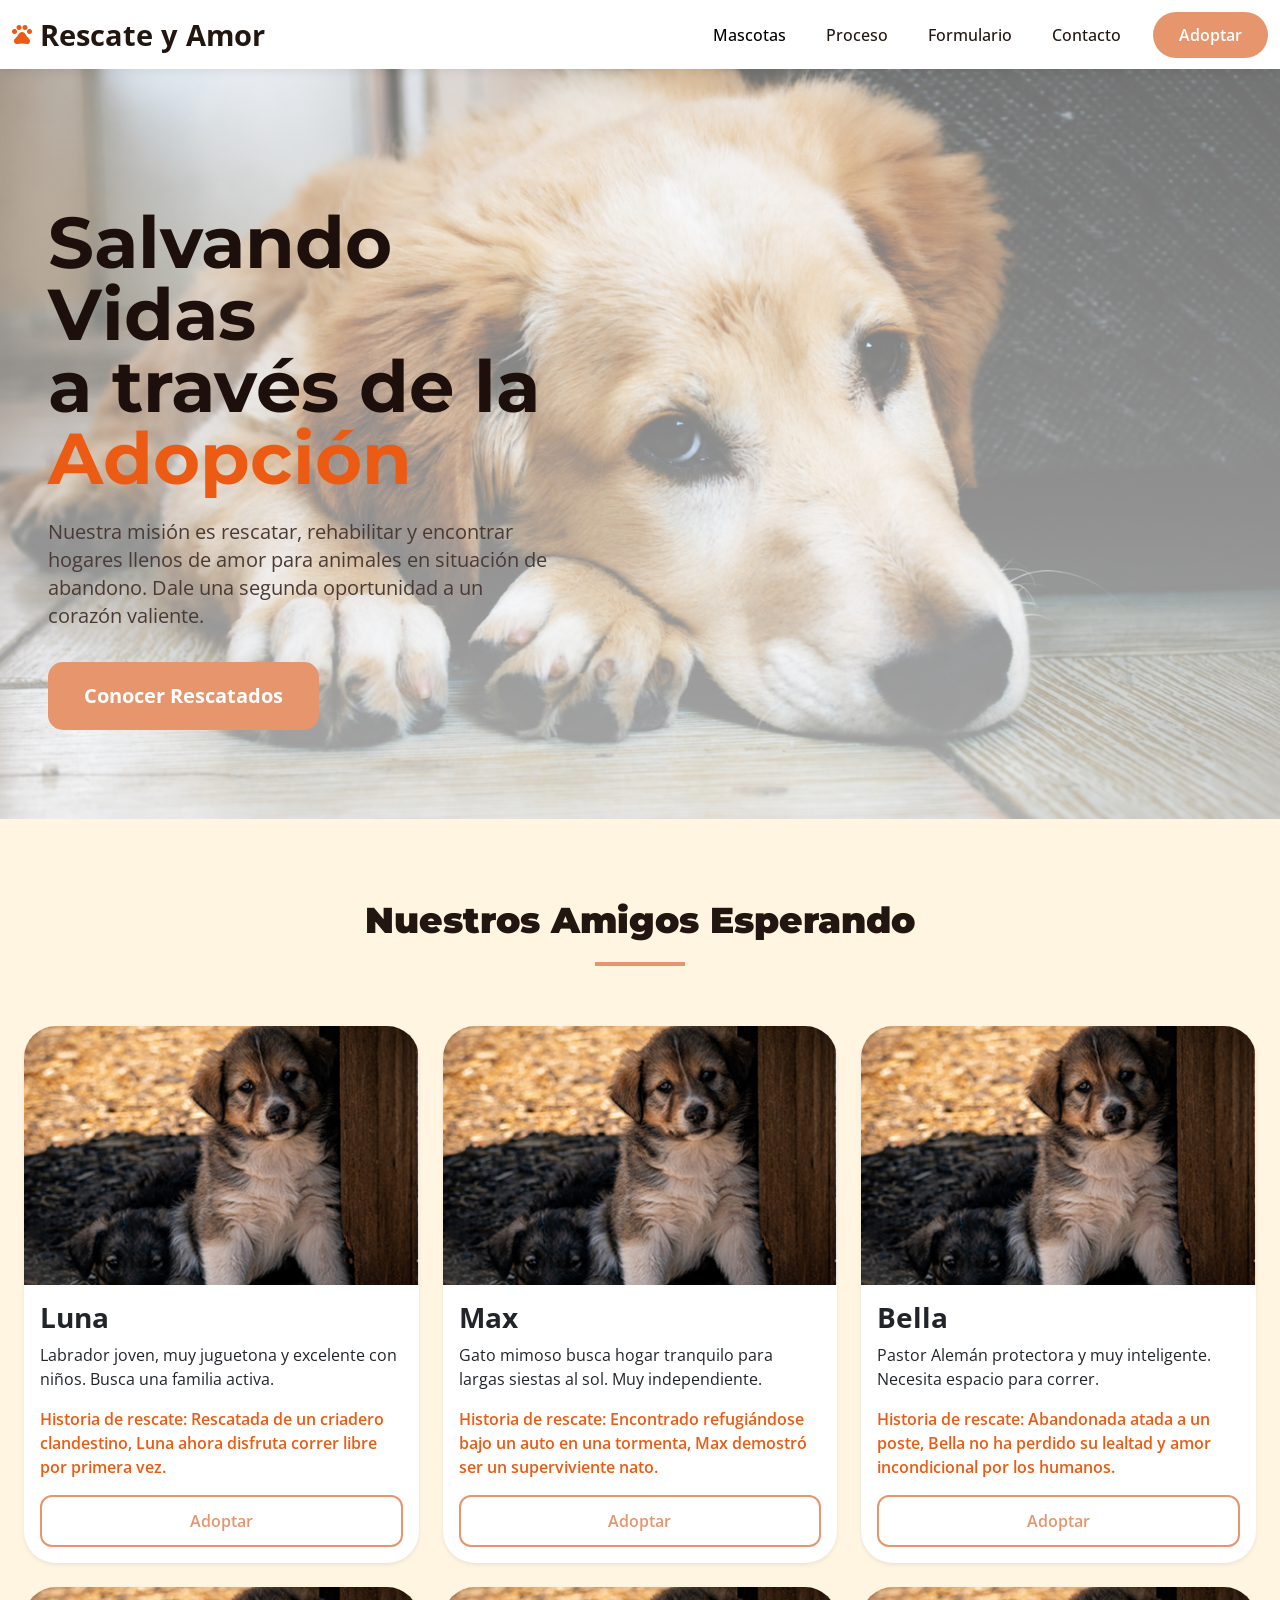
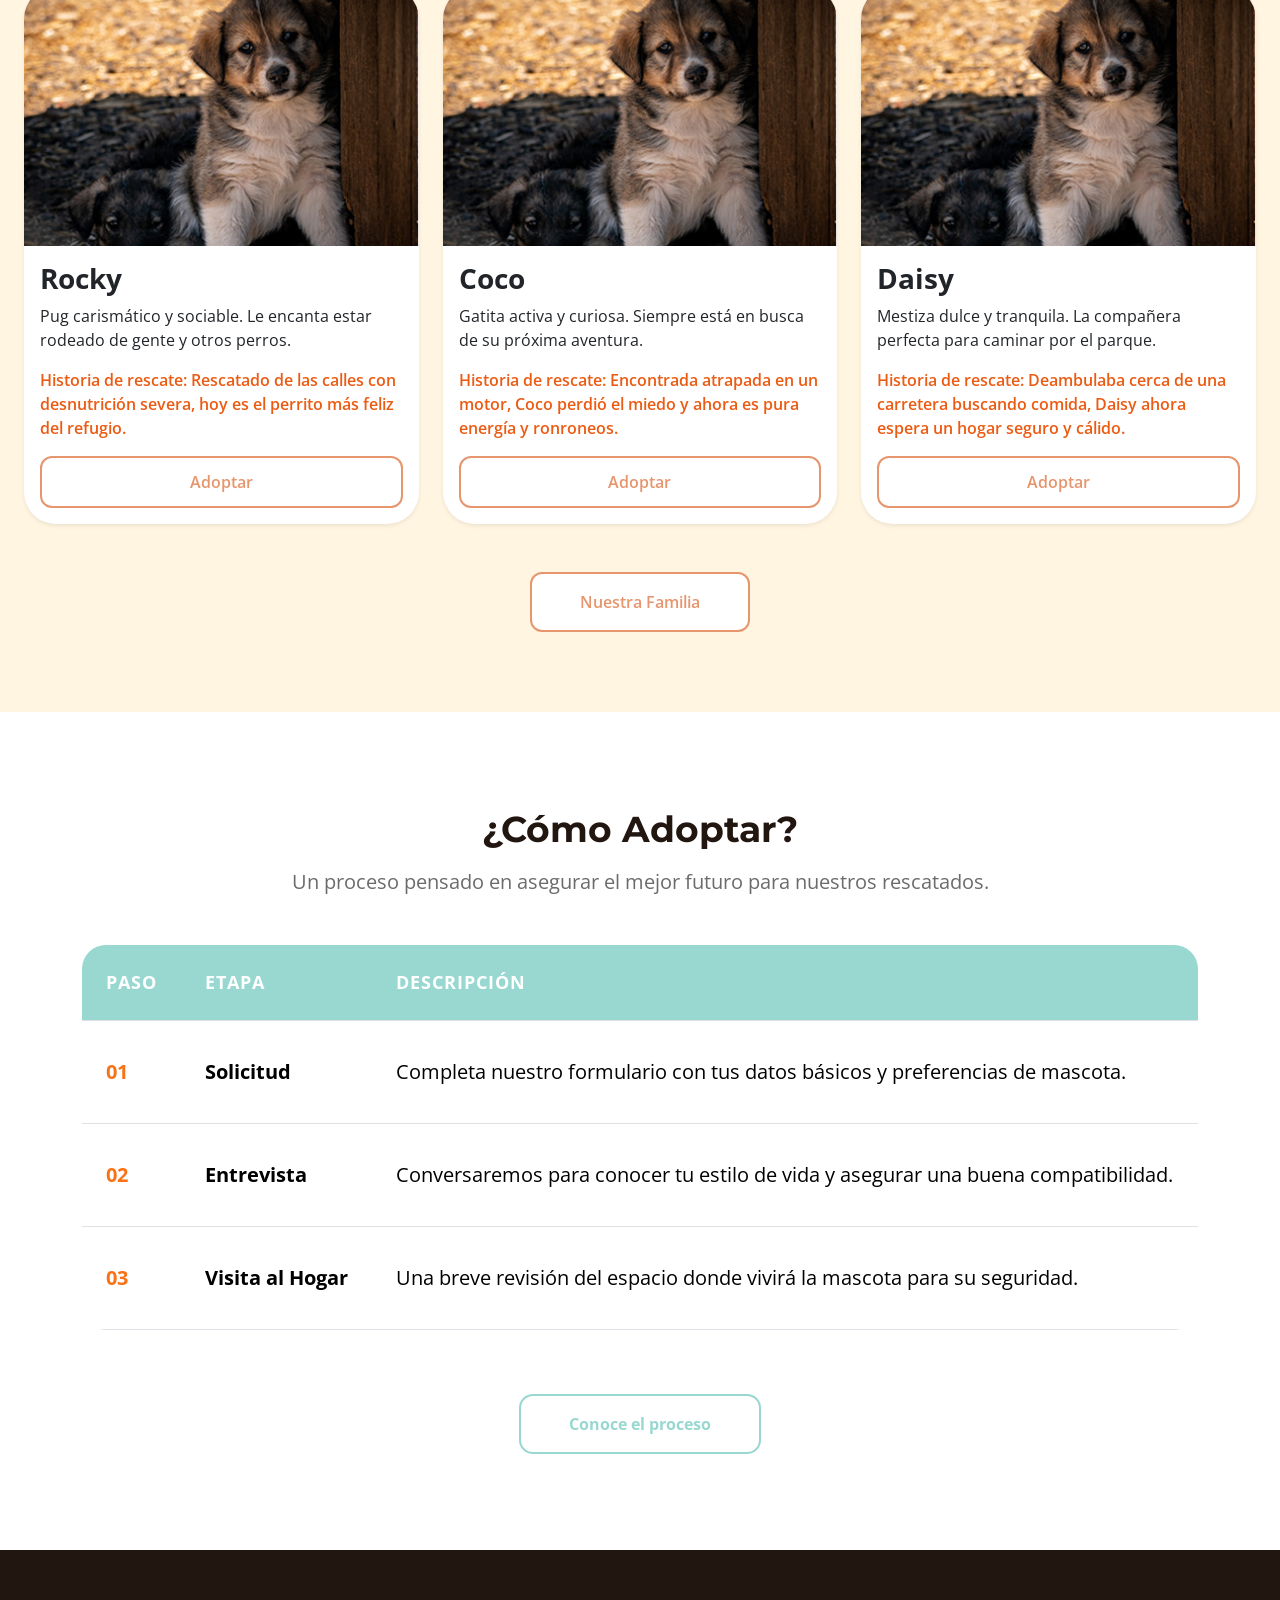
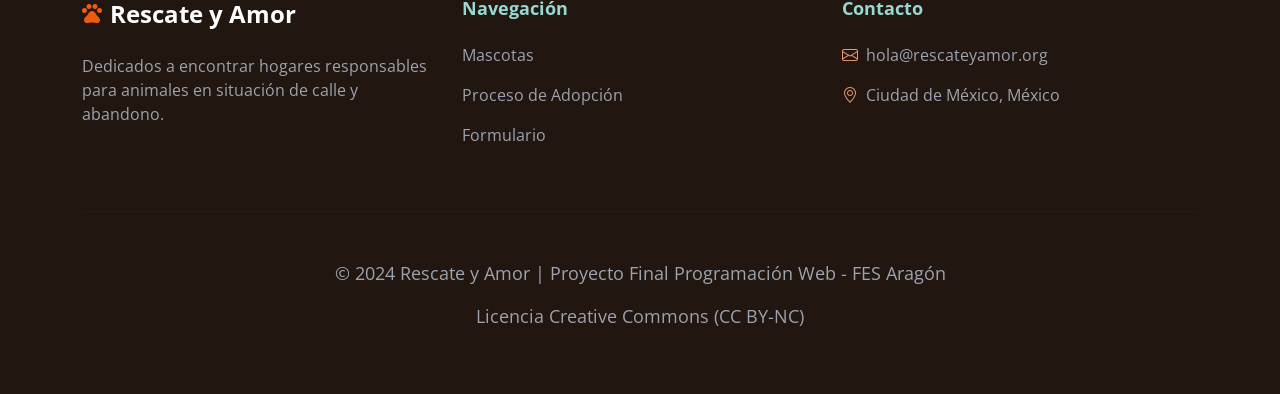
==== index.html @ b3d37ad7 "Add initial HTML structure for the "Rescate y Amor" website with navigation, hero section, pet listi" ====
<!DOCTYPE html>
<html lang="en">

<head>
    <meta charset="UTF-8">
    <meta name="viewport" content="width=device-width, initial-scale=1.0">
    <title>Document</title>
    <link href="https://cdn.jsdelivr.net/npm/bootstrap@5.3.8/dist/css/bootstrap.min.css" rel="stylesheet"
        integrity="sha384-sRIl4kxILFvY47J16cr9ZwB07vP4J8+LH7qKQnuqkuIAvNWLzeN8tE5YBujZqJLB" crossorigin="anonymous">
    <link rel="stylesheet" href="https://cdn.jsdelivr.net/npm/bootstrap-icons@1.13.1/font/bootstrap-icons.min.css">
    <link rel="stylesheet" href="/assests/css/mystyle.css">

    <link rel="preconnect" href="https://fonts.googleapis.com">
    <link rel="preconnect" href="https://fonts.gstatic.com" crossorigin>

    <link href="https://fonts.googleapis.com/css2?family=Open+Sans:wght@400;500;600;700&display=swap" rel="stylesheet">
    <link rel="preconnect" href="https://fonts.googleapis.com">
    <link rel="preconnect" href="https://fonts.gstatic.com" crossorigin>

    <link href="https://fonts.googleapis.com/css2?family=Montserrat:wght@900&display=swap" rel="stylesheet">
</head>


<body>

    <!-- Barra de Navegacion -->
    <nav class="navbar navbar-expand-md navbar-light sticky-top">
        <div class="container-fluid">
            <button class="navbar-toggler" type="button" data-bs-toggle="collapse" data-bs-target="#navbar-toggler"
                aria-controls="navbarTogglerDemo01" aria-expanded="false" aria-label="Toggle navigation">
                <span class="navbar-toggler-icon"></span>
            </button>
            <div class="collapse navbar-collapse" id="navbar-toggler">
                <a class="navbar-brand fw-bold d-flex align-items-center gap-2" href="#">
                    <img src="/assests/imagenes/icon.png" width="20px" alt="icono de pagina">
                    Rescate y Amor</a>
                <ul class="navbar-nav d-flex align-items-center gap-4">
                    <li class="nav-item">
                        <a class="nav-link active" aria-current="page" href="#">Mascotas</a>
                    </li>
                    <li class="nav-item">
                        <a class="nav-link" href="#">Proceso</a>
                    </li>
                    <li class="nav-item">
                        <a class="nav-link" href="#">Formulario</a>
                    </li>
                    <li class="nav-item">
                        <a class="nav-link" href="#">Contacto</a>
                    </li>

                    <li class="nav-item">
                        <a class="btn boton-adoptar" href="#">
                            Adoptar
                        </a>
                    </li>
                </ul>

            </div>
        </div>
    </nav>

    <!-- Seccion Hero -->
    <section class="hero d-flex align-items-center">
        <div class="container-fluid ps-5">
            <div class="hero-contenido">

                <h1 class="fw-bold mt-5"> Salvando Vidas <br>
                    a través de la <br>
                    <span>Adopción</span>
                </h1>
                <p class="mt-4">
                    Nuestra misión es rescatar, rehabilitar y encontrar
                    hogares llenos de amor para animales en situación de
                    abandono. Dale una segunda oportunidad a un
                    corazón valiente.
                </p>
                <a href="#" class="btn btn-lg btn-hero mt-3">
                    Conocer Rescatados
                </a>
            </div>
        </div>
    </section>

    <!-- Seccion Mascotas -->
    <section class="mascotas">
        <div class="contenedor-mascotas">

            <h2>Nuestros Amigos Esperando</h2>

            <div class="linea"></div>

            <div class="row g-4">

                <div class="col-md-4">
                    <div class="card h-100 shadow-sm border-0 rounded-5 overflow-hidden">

                        <img src="/assests/imagenes/mascota1.png" class="card-img-top" alt="">

                        <div class="card-body">

                            <h3 class="fw-bold">
                                Luna
                            </h3>

                            <p class="card-text">
                                Labrador joven, muy juguetona y excelente
                                con niños. Busca una familia activa.
                            </p>

                            <p class="historia fw-semibold">
                                Historia de rescate: Rescatada de un criadero
                                clandestino, Luna ahora disfruta correr libre por
                                primera vez.
                            </p>

                            <a href="#" class="btn boton-adoptarmasc w-100 fw-semibold">
                                Adoptar
                            </a>

                        </div>
                    </div>
                </div>


                <div class="col-md-4">
                    <div class="card h-100 shadow-sm border-0 rounded-5 overflow-hidden">

                        <img src="/assests/imagenes/mascota1.png" class="card-img-top" alt="">

                        <div class="card-body">

                            <h3 class="fw-bold">
                                Max
                            </h3>

                            <p class="card-text">
                                Gato mimoso busca hogar tranquilo para
                                largas siestas al sol. Muy independiente.
                            </p>

                            <p class="historia fw-semibold">
                                Historia de rescate: Encontrado refugiándose bajo
                                un auto en una tormenta, Max demostró ser un
                                superviviente nato.
                            </p>

                            <a href="#" class="btn boton-adoptarmasc w-100 fw-semibold">
                                Adoptar
                            </a>

                        </div>
                    </div>
                </div>


                <div class="col-md-4">
                    <div class="card h-100 shadow-sm border-0 rounded-5 overflow-hidden">

                        <img src="/assests/imagenes/mascota1.png" class="card-img-top" alt="">

                        <div class="card-body">

                            <h3 class="fw-bold">
                                Bella
                            </h3>

                            <p class="card-text">
                                Pastor Alemán protectora y muy inteligente.
                                Necesita espacio para correr.
                            </p>

                            <p class="historia fw-semibold">
                                Historia de rescate: Abandonada atada a un poste,
                                Bella no ha perdido su lealtad y amor
                                incondicional por los humanos.
                            </p>

                            <a href="#" class="btn boton-adoptarmasc w-100 fw-semibold">
                                Adoptar
                            </a>

                        </div>
                    </div>
                </div>


                <div class="col-md-4">
                    <div class="card h-100 shadow-sm border-0 rounded-5 overflow-hidden">

                        <img src="/assests/imagenes/mascota1.png" class="card-img-top" alt="">

                        <div class="card-body">

                            <h3 class="fw-bold">
                                Rocky
                            </h3>

                            <p class="card-text">
                                Pug carismático y sociable. Le encanta estar
                                rodeado de gente y otros perros.
                            </p>

                            <p class="historia fw-semibold">
                                Historia de rescate: Rescatado de las calles con
                                desnutrición severa, hoy es el perrito más feliz del
                                refugio.
                            </p>

                            <a href="#" class="btn boton-adoptarmasc w-100 fw-semibold">
                                Adoptar
                            </a>

                        </div>
                    </div>
                </div>

                <div class="col-md-4">
                    <div class="card h-100 shadow-sm border-0 rounded-5 overflow-hidden">

                        <img src="/assests/imagenes/mascota1.png" class="card-img-top" alt="">

                        <div class="card-body">

                            <h3 class="fw-bold">
                                Coco
                            </h3>

                            <p class="card-text">
                                Gatita activa y curiosa. Siempre está en busca
                                de su próxima aventura.
                            </p>

                            <p class="historia fw-semibold">
                                Historia de rescate: Encontrada atrapada en un
                                motor, Coco perdió el miedo y ahora es pura
                                energía y ronroneos.
                            </p>

                            <a href="#" class="btn boton-adoptarmasc w-100 fw-semibold">
                                Adoptar
                            </a>

                        </div>
                    </div>
                </div>


                <div class="col-md-4">
                    <div class="card h-100 shadow-sm border-0 rounded-5 overflow-hidden">

                        <img src="/assests/imagenes/mascota1.png" class="card-img-top" alt="">

                        <div class="card-body">

                            <h3 class="fw-bold">
                                Daisy
                            </h3>

                            <p class="card-text">
                                Mestiza dulce y tranquila. La compañera
                                perfecta para caminar por el parque.
                            </p>

                            <p class="historia fw-semibold">
                                Historia de rescate: Deambulaba cerca de una
                                carretera buscando comida, Daisy ahora espera
                                un hogar seguro y cálido.
                            </p>

                            <a href="#" class="btn boton-adoptarmasc w-100 fw-semibold">
                                Adoptar
                            </a>

                        </div>
                    </div>
                </div>
                <div class="text-center mt-5">

                    <a href="#" class="btn boton-adoptarmasc px-5 py-3 fw-semibold">
                        Nuestra Familia
                    </a>

                </div>

            </div>
        </div>
    </section>

    <!-- Seccion Adopcion -->
    <section class="proceso py-5 mt-5">
        <div class="container">
            <div class="text-center mb-5">

                <h2 class="titulo-proceso fw-bold">
                    ¿Cómo Adoptar?
                </h2>

                <p class="subtitulo-proceso mt-3">
                    Un proceso pensado en asegurar el mejor futuro
                    para nuestros rescatados.
                </p>

            </div>

            <div class="table-responsive">
                <table class="table tabla-proceso align-middle">
                    <thead>
                        <tr>
                            <th>PASO</th>
                            <th>ETAPA</th>
                            <th>DESCRIPCIÓN</th>
                        </tr>
                    </thead>

                    <tbody>

                        <tr>
                            <td class="numero-paso fw-bold">
                                01
                            </td>

                            <td class="fw-bold">
                                Solicitud
                            </td>

                            <td>
                                Completa nuestro formulario con tus datos
                                básicos y preferencias de mascota.
                            </td>
                        </tr>

                        <tr>
                            <td class="numero-paso fw-bold">
                                02
                            </td>

                            <td class="fw-bold">
                                Entrevista
                            </td>

                            <td>
                                Conversaremos para conocer tu estilo de vida
                                y asegurar una buena compatibilidad.
                            </td>
                        </tr>

                        <tr>
                            <td class="numero-paso fw-bold">
                                03
                            </td>

                            <td class="fw-bold">
                                Visita al Hogar
                            </td>

                            <td>
                                Una breve revisión del espacio donde vivirá
                                la mascota para su seguridad.
                            </td>
                        </tr>

                    </tbody>

                </table>

            </div>

        </div>

        <div class="text-center mt-5">
            <a href="#" class="btn boton-proceso px-5 py-3 fw-bold">
                Conoce el proceso
            </a>
        </div>
    </section>

    <!-- Seccion Footer -->
    <footer class="footer py-5 mt-5">
        <div class="container">
            <div class="row gy-4">
                <div class="col-md-4">

                    <h3 class="footer-logo fw-bold d-flex align-items-center gap-2">
                        <img src="/assests/imagenes/icon.png" width="20px" alt="icono de pagina">
                        Rescate y Amor
                    </h3>

                    <p class="mt-4">
                        Dedicados a encontrar hogares responsables
                        para animales en situación de calle y abandono.
                    </p>
                </div>

                <div class="col-md-4">
                    <h4 class="footer-titulo fw-bold">
                        Navegación
                    </h4>
                    <ul class="list-unstyled mt-4">
                        <li class="mb-3">
                            <a href="#" class="footer-link">
                                Mascotas
                            </a>
                        </li>
                        <li class="mb-3">
                            <a href="#" class="footer-link">
                                Proceso de Adopción
                            </a>
                        </li>
                        <li>
                            <a href="#" class="footer-link">
                                Formulario
                            </a>
                        </li>
                    </ul>

                </div>

                <div class="col-md-4">
                    <h4 class="footer-titulo fw-bold">
                        Contacto
                    </h4>
                    <div class="mt-4">
                        <p class="d-flex align-items-center gap-2">
                            <i class="bi bi-envelope"></i>
                            hola@rescateyamor.org
                        </p>
                        <p class="d-flex align-items-center gap-2">
                            <i class="bi bi-geo-alt"></i>
                            Ciudad de México, México
                        </p>
                    </div>
                </div>
            </div>

            <hr class="footer-linea my-5">

            <div class="text-center footer-copy">
                <p>
                    © 2024 Rescate y Amor |
                    Proyecto Final Programación Web - FES Aragón
                </p>
                <p>
                    Licencia Creative Commons (CC BY-NC)
                </p>
            </div>
        </div>
    </footer>



    <script src="https://cdn.jsdelivr.net/npm/bootstrap@5.3.8/dist/js/bootstrap.bundle.min.js"
        integrity="sha384-FKyoEForCGlyvwx9Hj09JcYn3nv7wiPVlz7YYwJrWVcXK/BmnVDxM+D2scQbITxI"
        crossorigin="anonymous"></script>
</body>

</html>
---- assests/css/mystyle.css ----
body {
    font-family: 'Open Sans', sans-serif;
    margin: 0;
}


/* Barra de navegacion */

.navbar {
    background-color: rgba(255, 255, 255, 0.75);
    backdrop-filter: blur(8px);
    z-index: 1000;
    box-shadow: 0 2px 10px rgba(0, 0, 0, 0.08);
}

.navbar-collapse {
    align-items: center;
    justify-content: space-between;
}

@media screen and (max-width: 767px) {
    .navbar-brand {
        display: none;
    }
}

.navbar-brand {
    font-size: 1.8rem;
    color: #221610;
}

.nav-link {
    color: #221610;
    font-weight: 500;
}

.btn.boton-adoptar {
    background-color: #E6956D;
    color: white;
    border-radius: 9999px;
    padding: 10px 25px;
    font-weight: 600;
}

.boton-adoptar:hover {
    background-color: #E6956D;
    color: white;
}

/* Hero */

.hero {
    min-height: 750px;
    background-image:
        linear-gradient(rgba(255, 255, 255, 0.45),
            rgba(255, 255, 255, 0.65)),
        url("/assests/imagenes/heroimg.png");
    background-size: cover;
    background-position: center;
}

.hero-contenido {
    max-width: 550px;
}

.hero h1 {
    font-family: 'Montserrat', sans-serif;
    font-weight: 900;
    font-size: 72px;
    line-height: 72px;
    letter-spacing: 0;
    color: #1d0f0b;
}

.hero span {
    color: #EC5B13;
}

.hero p {
    font-family: 'Open Sans', sans-serif;
    font-weight: 400;
    font-size: 20px;
    line-height: 28px;
    letter-spacing: 0;
    color: #4A3A35;
    max-width: 512px;
}

.btn-hero {
    background-color: #E6956D;
    color: white;
    text-decoration: none;
    font-family: 'Open Sans', sans-serif;
    padding: 18px 35px;
    border-radius: 15px;

    font-weight: 700;
    display: inline-block;
}

.btn-hero:hover {
    background-color: #E6956D;
}


/* Mascotas */

.mascotas {
    padding: 80px 24px;
    background-color: #FFF5E1;
    margin: 0 auto;
}

.contenedor-mascotas {
    max-width: 1280px;
    margin: 0 auto;
}

.mascotas h2 {
    text-align: center;
    color: #221610;
    font-family: 'Montserrat', sans-serif;
    font-size: 36px;
    font-weight: 900;
}

.linea {
    width: 90px;
    height: 4px;
    background-color: #E6956D;
    margin: 20px auto 60px;
}

.historia {
    color: #EC5B13;
    font-weight: 600;
}

.boton-adoptarmasc {
    background-color: white;
    border: 2px solid #E6956D;
    color: #E6956D;
    border-radius: 12px;
    padding: 12px;
    font-weight: 700;
    font-size: 16px;
}

.boton-adoptarmasc:hover {
    background-color: #E6956D;
    color: white;
}

/* Proceso Adopcion */

.proceso {
    background-color: #FFFFFF;
    padding-bottom: 120px;
}

.titulo-proceso {
    font-family: 'Montserrat', sans-serif;
    font-size: 36px;
    color: #221610;
}

.subtitulo-proceso {
    font-size: 20px;

    color: #6b6b6b;
}

.tabla-proceso {
    background-color: white;
    border-radius: 24px;
    overflow: hidden;
}

.tabla-proceso thead th {
    background-color: #98D8D1;
}

.tabla-proceso th {
    color: white;
    padding: 24px;
    font-size: 18px;
    letter-spacing: 1px;
}

.tabla-proceso td {
    padding: 36px 24px;
    font-size: 20px;
    vertical-align: middle;
}

.tabla-proceso .numero-paso {
    color: #f97316;
    font-size: 20px;
}

.boton-proceso {
    background-color: white;
    border: 2px solid #98D8D1;
    color: #98D8D1;
    border-radius: 14px;
    transition: 0.3s;
}

.boton-proceso:hover {
    background-color: #98D8D1;
    color: white;
    border-color: #98D8D1;
}

/* Footer */

.footer {
    background-color: #221610;
    color: #9CA3AF;
}

.footer-logo {
    color: white;
    font-family: 'Open Sans', sans-serif;
    font-size: 24px;
    font-weight: 900px;
    line-height: 32px;
}

.footer-titulo {
    color: #98D8D1;
    font-size: 18px;
}

.footer-link {
    text-decoration: none;
    color: #9CA3AF;
    transition: 0.3s;
}

.footer-link:hover {
    color: #98D8D1;
}

.footer-linea {
    border-color: rgba(255, 255, 255, 0.1);
}

.footer-copy {
    color: #9CA3AF;
    font-size: 18px;
}

.footer i {
    color: #E6956D;
}
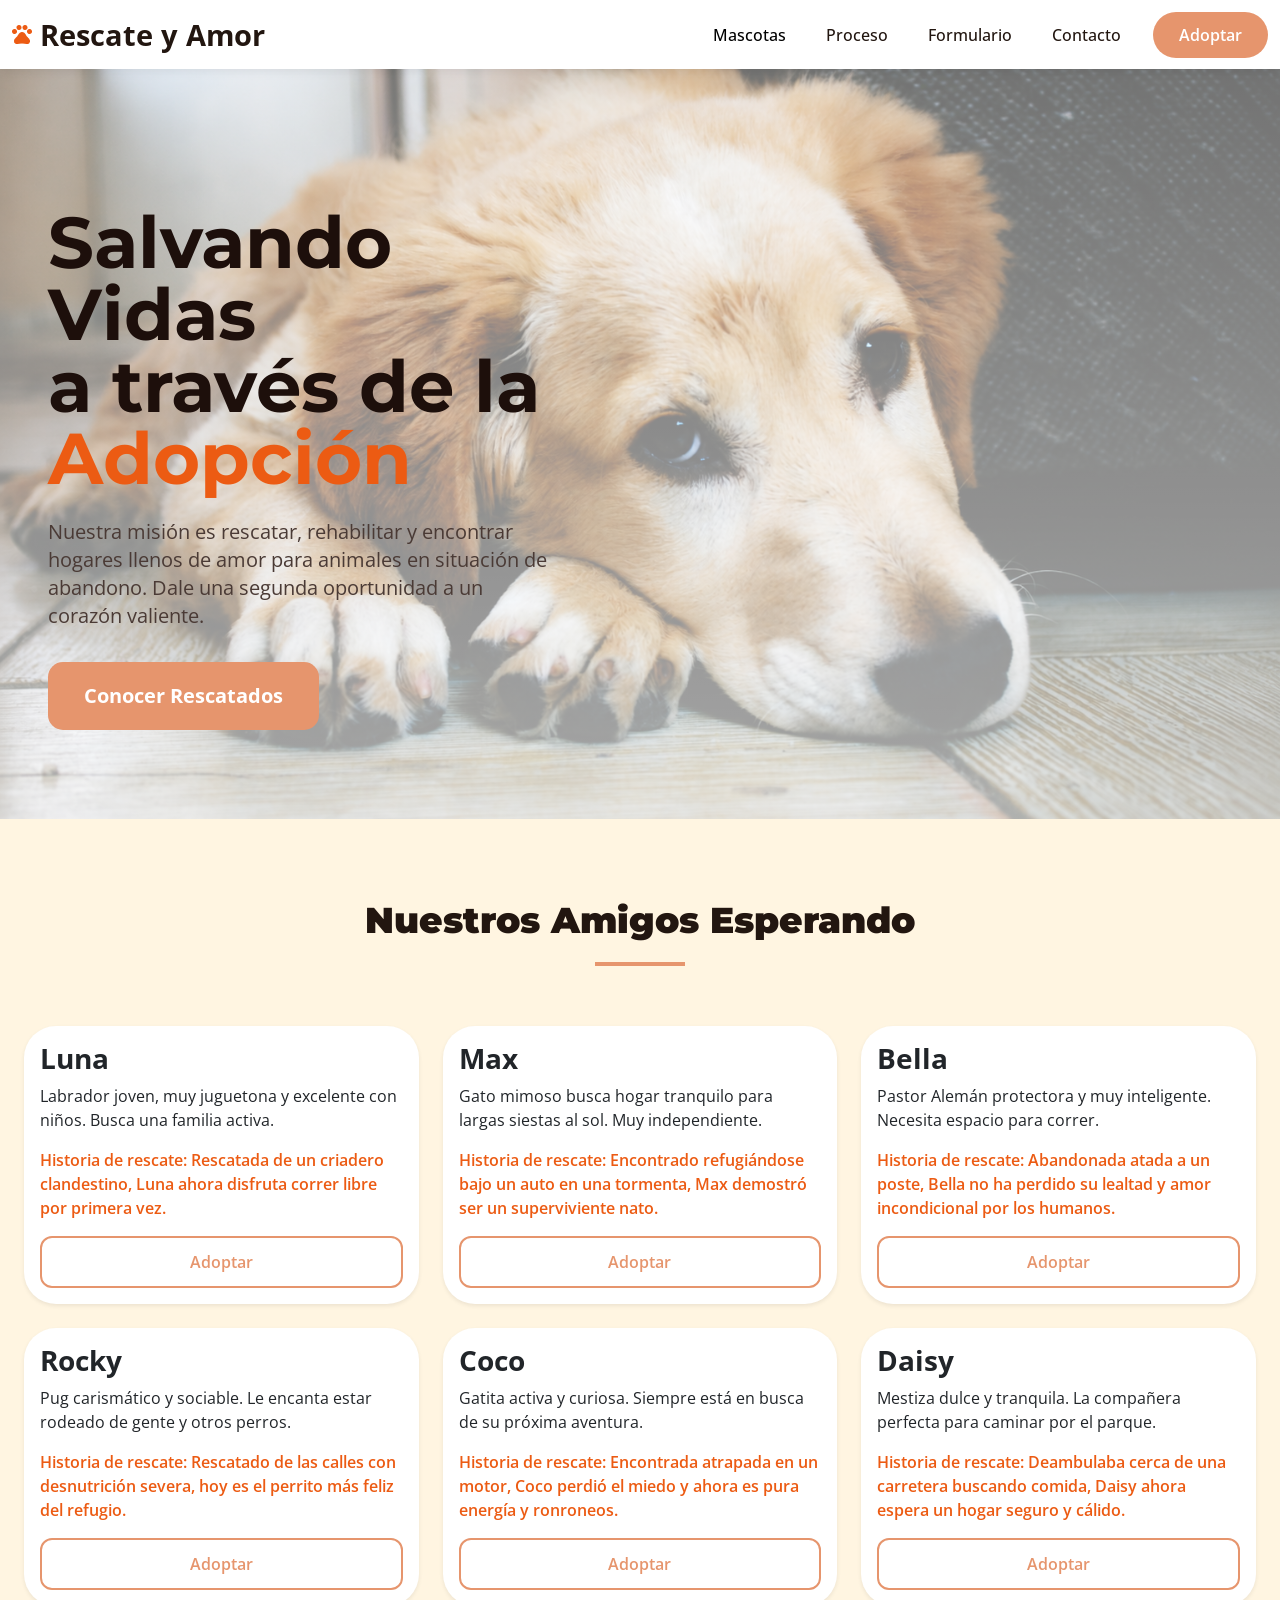
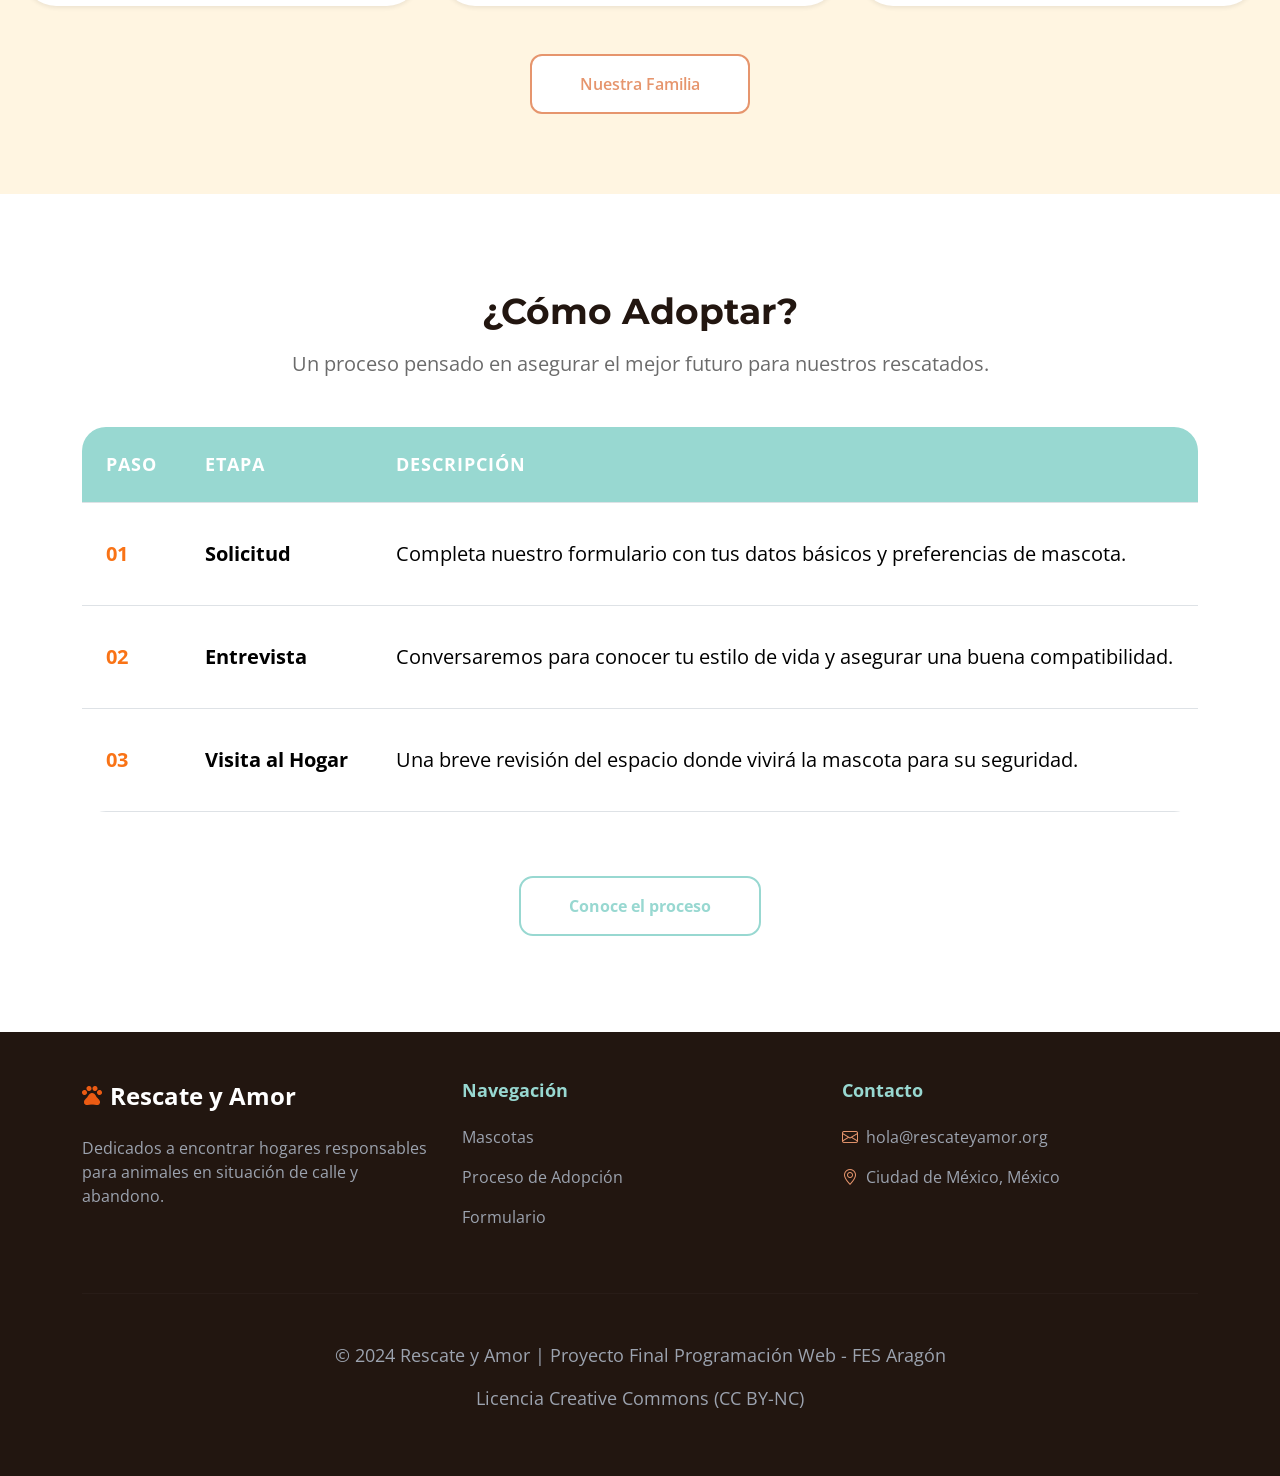
==== commit 8ab8a3ca: "Add new animal images to assets - Added various dog images to the assets/imagenes/dog directory. - A" ====
--- a/index.html
+++ b/index.html
@@ -59,7 +59,7 @@
         </div>
     </nav>
 
-    <!-- Seccion Hero -->
+    <!-- Seccion de mascotas pagina principal -->
     <section class="hero d-flex align-items-center">
         <div class="container-fluid ps-5">
             <div class="hero-contenido">
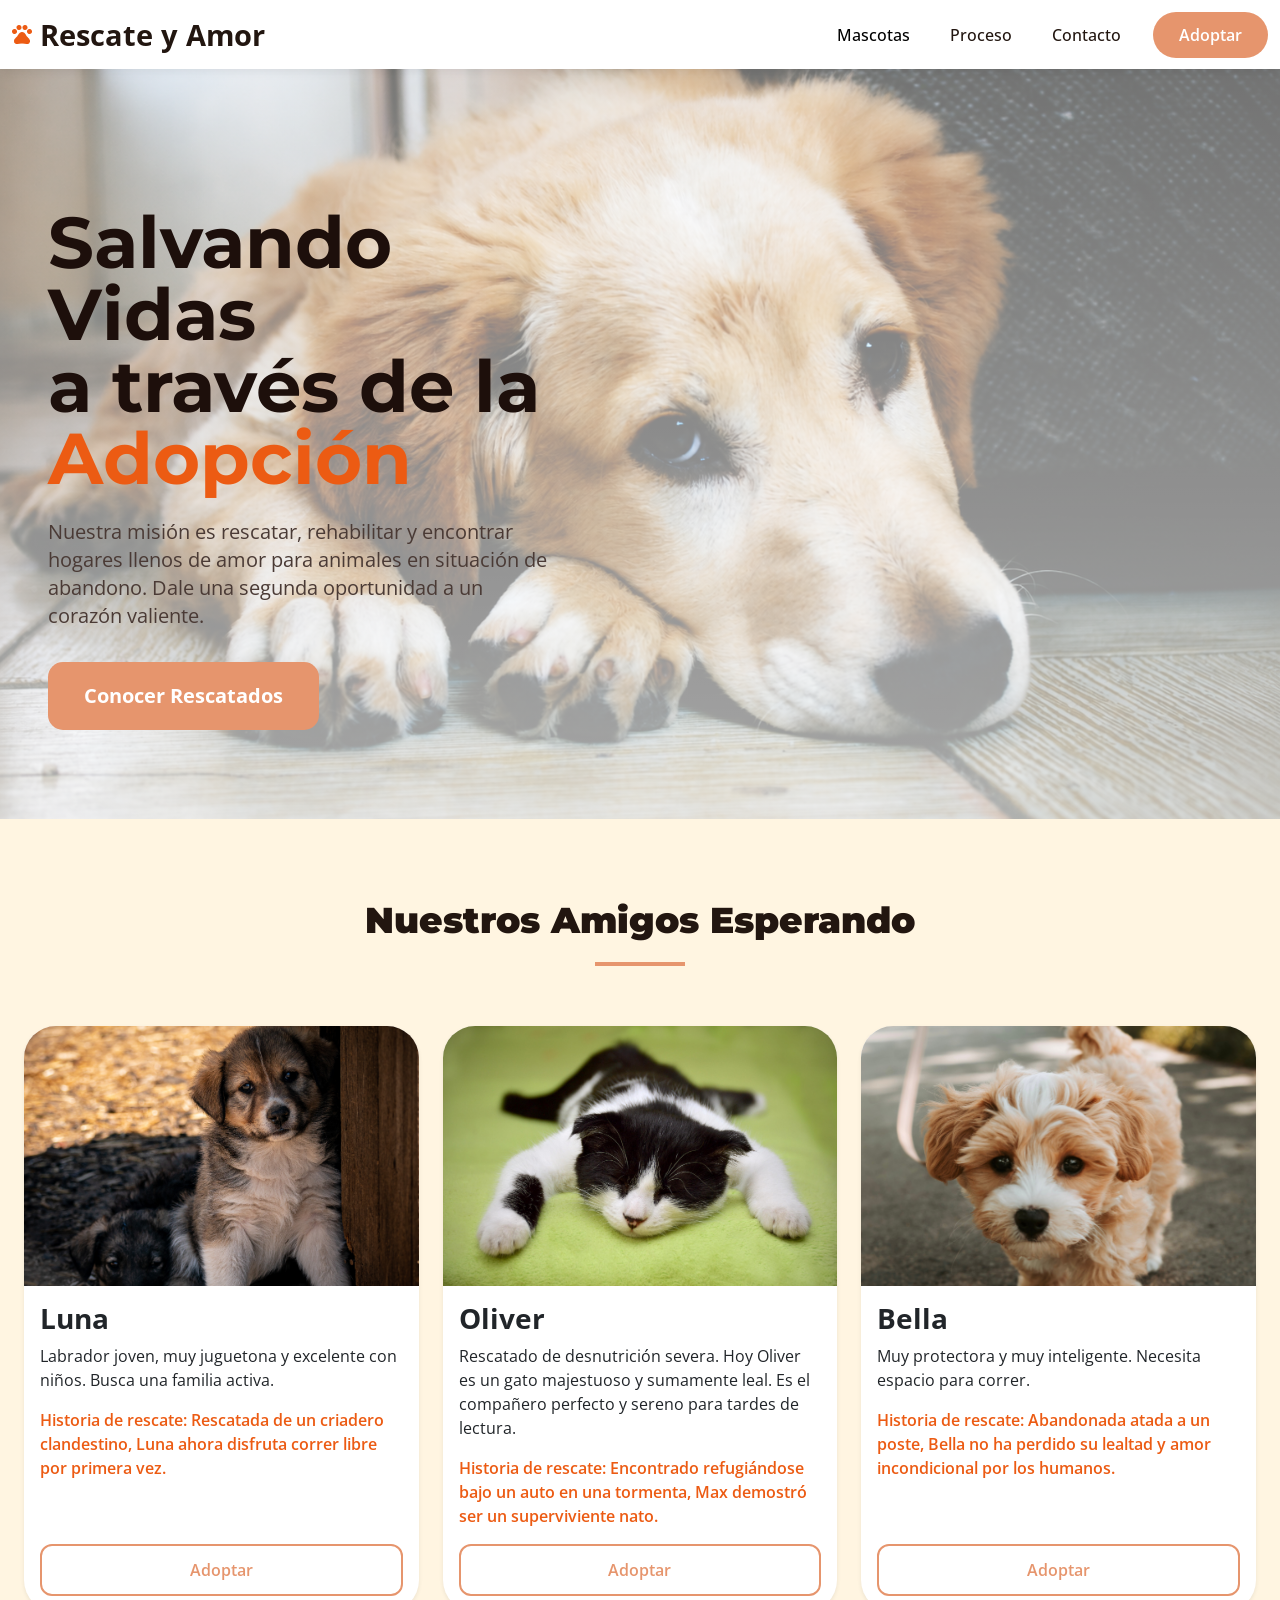
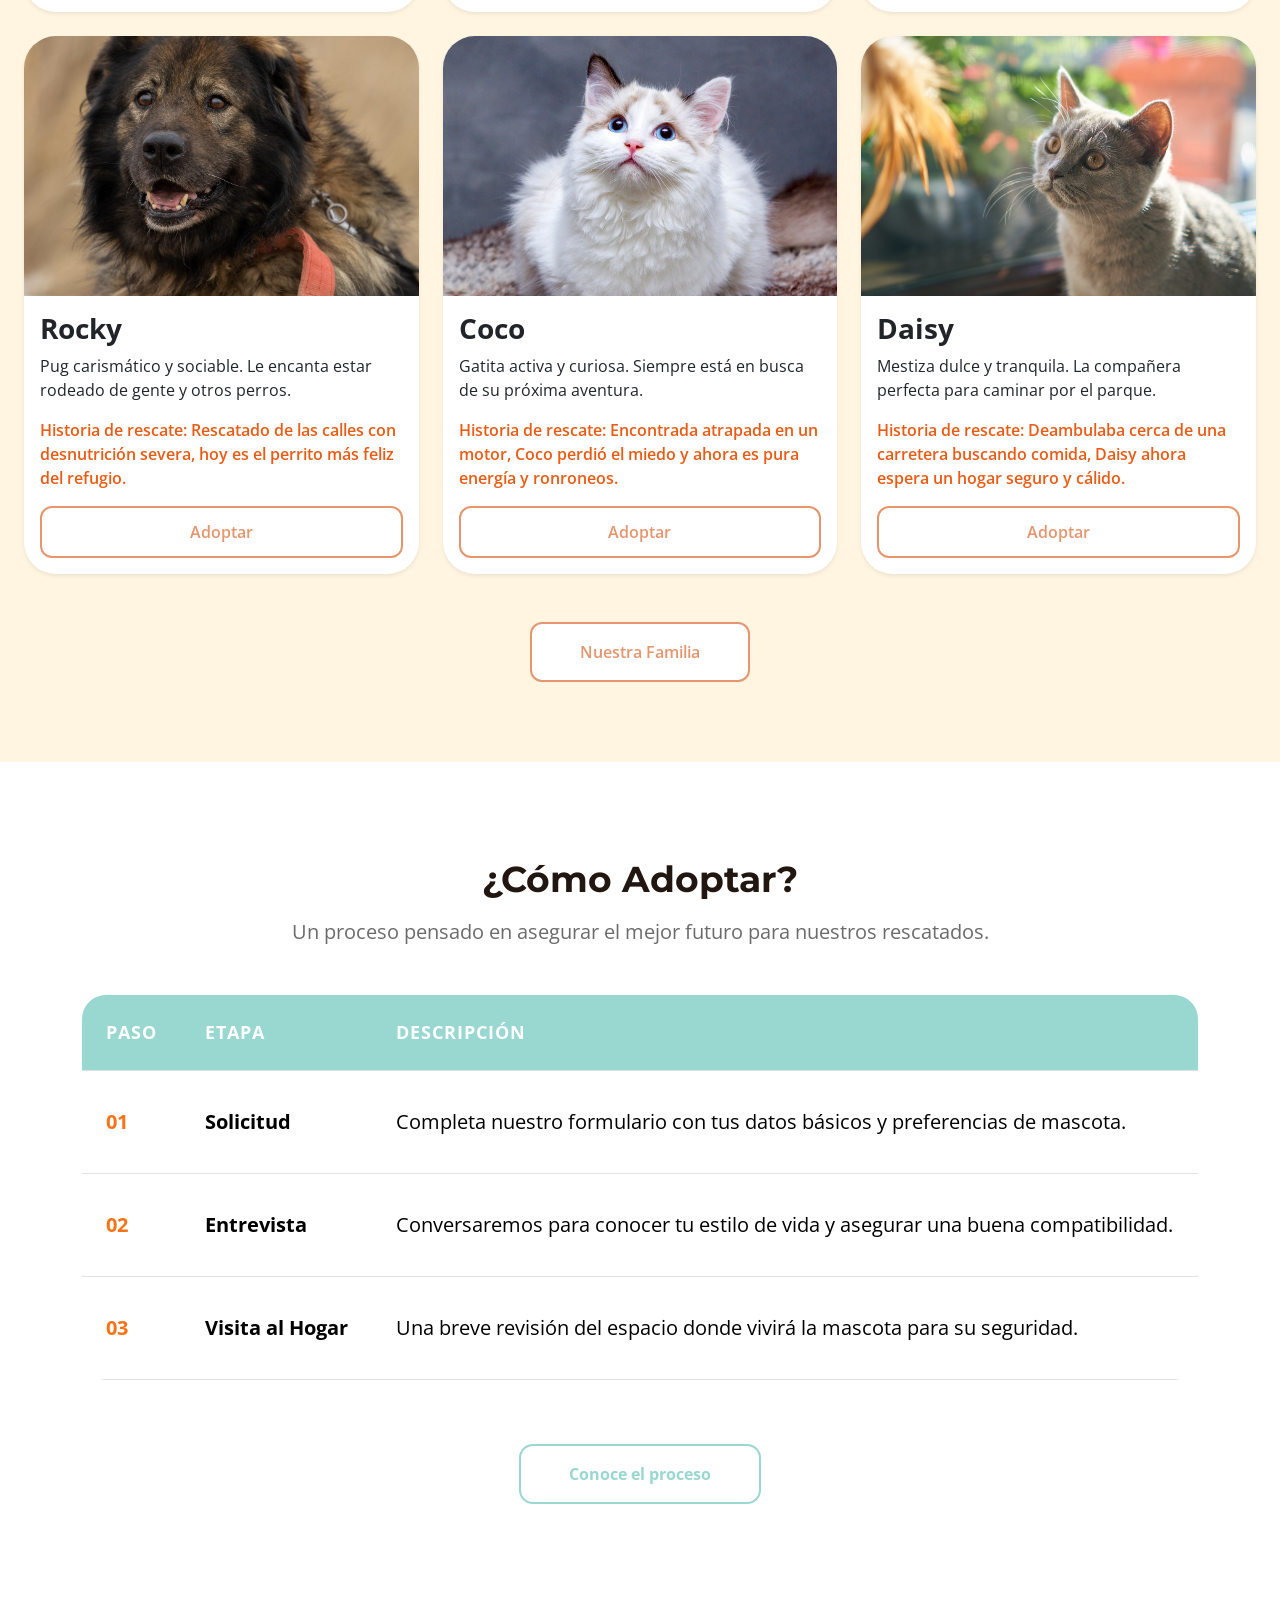
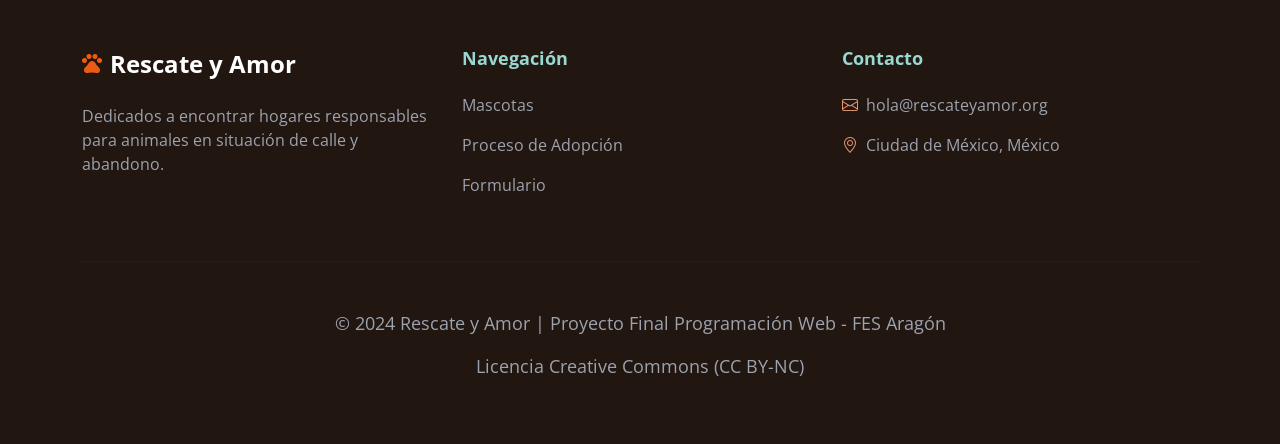
==== commit c7f36bc7: "Update styles for adoption cards, adjust image sizes, and modify navigation links" ====
--- a/index.html
+++ b/index.html
@@ -1,5 +1,5 @@
 <!DOCTYPE html>
-<html lang="en">
+<html lang="es">
 
 <head>
     <meta charset="UTF-8">
@@ -17,7 +17,7 @@
     <link rel="preconnect" href="https://fonts.googleapis.com">
     <link rel="preconnect" href="https://fonts.gstatic.com" crossorigin>
 
-    <link href="https://fonts.googleapis.com/css2?family=Montserrat:wght@900&display=swap" rel="stylesheet">
+    <link href="https://fonts.googleapis.com/css2?family=Montserrat:wght@700;900&display=swap" rel="stylesheet">
 </head>
 
 
@@ -31,7 +31,7 @@
                 <span class="navbar-toggler-icon"></span>
             </button>
             <div class="collapse navbar-collapse" id="navbar-toggler">
-                <a class="navbar-brand fw-bold d-flex align-items-center gap-2" href="#">
+                <a class="navbar-brand fw-bold d-flex align-items-center gap-2" href="index.html">
                     <img src="/assests/imagenes/icon.png" width="20px" alt="icono de pagina">
                     Rescate y Amor</a>
                 <ul class="navbar-nav d-flex align-items-center gap-4">
@@ -42,14 +42,11 @@
                         <a class="nav-link" href="#">Proceso</a>
                     </li>
                     <li class="nav-item">
-                        <a class="nav-link" href="#">Formulario</a>
-                    </li>
-                    <li class="nav-item">
                         <a class="nav-link" href="#">Contacto</a>
                     </li>
 
                     <li class="nav-item">
-                        <a class="btn boton-adoptar" href="#">
+                        <a class="btn boton-adoptar" href="views/formulario.html">
                             Adoptar
                         </a>
                     </li>
@@ -94,7 +91,7 @@
                 <div class="col-md-4">
                     <div class="card h-100 shadow-sm border-0 rounded-5 overflow-hidden">
 
-                        <img src="/assests/imagenes/mascota1.png" class="card-img-top" alt="">
+                        <img src="/assests/imagenes/dog/gumikutya-pet-10072659.jpg" class="card-img-top" alt="">
 
                         <div class="card-body">
 
@@ -113,29 +110,28 @@
                                 primera vez.
                             </p>
 
-                            <a href="#" class="btn boton-adoptarmasc w-100 fw-semibold">
-                                Adoptar
-                            </a>
-
-                        </div>
-                    </div>
-                </div>
-
-
-                <div class="col-md-4">
-                    <div class="card h-100 shadow-sm border-0 rounded-5 overflow-hidden">
-
-                        <img src="/assests/imagenes/mascota1.png" class="card-img-top" alt="">
-
-                        <div class="card-body">
-
-                            <h3 class="fw-bold">
-                                Max
-                            </h3>
-
-                            <p class="card-text">
-                                Gato mimoso busca hogar tranquilo para
-                                largas siestas al sol. Muy independiente.
+                            <a href="views/formulario.html" class="btn boton-adoptarmasc w-100 fw-semibold">
+                                Adoptar
+                            </a>
+
+                        </div>
+                    </div>
+                </div>
+
+
+                <div class="col-md-4">
+                    <div class="card h-100 shadow-sm border-0 rounded-5 overflow-hidden">
+
+                        <img src="/assests/imagenes/cat/katya-guseva0-cat-2605502_1920.jpg" class="card-img-top" alt="">
+
+                        <div class="card-body">
+
+                            <h3 class="fw-bold">
+                                Oliver
+                            </h3>
+
+                            <p class="card-text">
+                                Rescatado de desnutrición severa. Hoy Oliver es un gato majestuoso y sumamente leal. Es el compañero perfecto y sereno para tardes de lectura.
                             </p>
 
                             <p class="historia fw-semibold">
@@ -144,19 +140,19 @@
                                 superviviente nato.
                             </p>
 
-                            <a href="#" class="btn boton-adoptarmasc w-100 fw-semibold">
-                                Adoptar
-                            </a>
-
-                        </div>
-                    </div>
-                </div>
-
-
-                <div class="col-md-4">
-                    <div class="card h-100 shadow-sm border-0 rounded-5 overflow-hidden">
-
-                        <img src="/assests/imagenes/mascota1.png" class="card-img-top" alt="">
+                            <a href="views/formulario.html" class="btn boton-adoptarmasc w-100 fw-semibold">
+                                Adoptar
+                            </a>
+
+                        </div>
+                    </div>
+                </div>
+
+
+                <div class="col-md-4">
+                    <div class="card h-100 shadow-sm border-0 rounded-5 overflow-hidden">
+
+                        <img src="/assests/imagenes/dog/melissa197-dog-8781844.jpg" class="card-img-top" alt="">
 
                         <div class="card-body">
 
@@ -165,7 +161,7 @@
                             </h3>
 
                             <p class="card-text">
-                                Pastor Alemán protectora y muy inteligente.
+                                Muy protectora y muy inteligente.
                                 Necesita espacio para correr.
                             </p>
 
@@ -175,19 +171,19 @@
                                 incondicional por los humanos.
                             </p>
 
-                            <a href="#" class="btn boton-adoptarmasc w-100 fw-semibold">
-                                Adoptar
-                            </a>
-
-                        </div>
-                    </div>
-                </div>
-
-
-                <div class="col-md-4">
-                    <div class="card h-100 shadow-sm border-0 rounded-5 overflow-hidden">
-
-                        <img src="/assests/imagenes/mascota1.png" class="card-img-top" alt="">
+                            <a href="views/formulario.html" class="btn boton-adoptarmasc w-100 fw-semibold">
+                                Adoptar
+                            </a>
+
+                        </div>
+                    </div>
+                </div>
+
+
+                <div class="col-md-4">
+                    <div class="card h-100 shadow-sm border-0 rounded-5 overflow-hidden">
+
+                        <img src="/assests/imagenes/dog/furry_portraits-dog-7770426_1920.jpg" class="card-img-top" alt="">
 
                         <div class="card-body">
 
@@ -206,18 +202,18 @@
                                 refugio.
                             </p>
 
-                            <a href="#" class="btn boton-adoptarmasc w-100 fw-semibold">
-                                Adoptar
-                            </a>
-
-                        </div>
-                    </div>
-                </div>
-
-                <div class="col-md-4">
-                    <div class="card h-100 shadow-sm border-0 rounded-5 overflow-hidden">
-
-                        <img src="/assests/imagenes/mascota1.png" class="card-img-top" alt="">
+                            <a href="views/formulario.html" class="btn boton-adoptarmasc w-100 fw-semibold">
+                                Adoptar
+                            </a>
+
+                        </div>
+                    </div>
+                </div>
+
+                <div class="col-md-4">
+                    <div class="card h-100 shadow-sm border-0 rounded-5 overflow-hidden">
+
+                        <img src="/assests/imagenes/cat/vlaaitje-cats-8096304.jpg" class="card-img-top" alt="">
 
                         <div class="card-body">
 
@@ -236,19 +232,19 @@
                                 energía y ronroneos.
                             </p>
 
-                            <a href="#" class="btn boton-adoptarmasc w-100 fw-semibold">
-                                Adoptar
-                            </a>
-
-                        </div>
-                    </div>
-                </div>
-
-
-                <div class="col-md-4">
-                    <div class="card h-100 shadow-sm border-0 rounded-5 overflow-hidden">
-
-                        <img src="/assests/imagenes/mascota1.png" class="card-img-top" alt="">
+                            <a href="views/formulario.html" class="btn boton-adoptarmasc w-100 fw-semibold">
+                                Adoptar
+                            </a>
+
+                        </div>
+                    </div>
+                </div>
+
+
+                <div class="col-md-4">
+                    <div class="card h-100 shadow-sm border-0 rounded-5 overflow-hidden">
+
+                        <img src="/assests/imagenes/cat/distelapparath-animal-4436152.jpg" class="card-img-top" alt="">
 
                         <div class="card-body">
 
--- a/assests/css/mystyle.css
+++ b/assests/css/mystyle.css
@@ -151,6 +151,16 @@
     color: white;
 }
 
+/* Alinear los botones 'Adoptar' al fondo de las tarjetas */
+.card .card-body {
+    display: flex;
+    flex-direction: column;
+}
+
+.card .card-body .boton-adoptarmasc {
+    margin-top: auto;
+}
+
 /* Proceso Adopcion */
 
 .proceso {
@@ -219,6 +229,20 @@
     color: #9CA3AF;
 }
 
+/* Imágenes de tarjetas: tamaño uniforme */
+.card-img-top {
+    width: 100%;
+    height: 260px;
+    object-fit: cover;
+    display: block;
+}
+
+@media (max-width: 767px) {
+    .card-img-top {
+        height: 200px;
+    }
+}
+
 .footer-logo {
     color: white;
     font-family: 'Open Sans', sans-serif;
